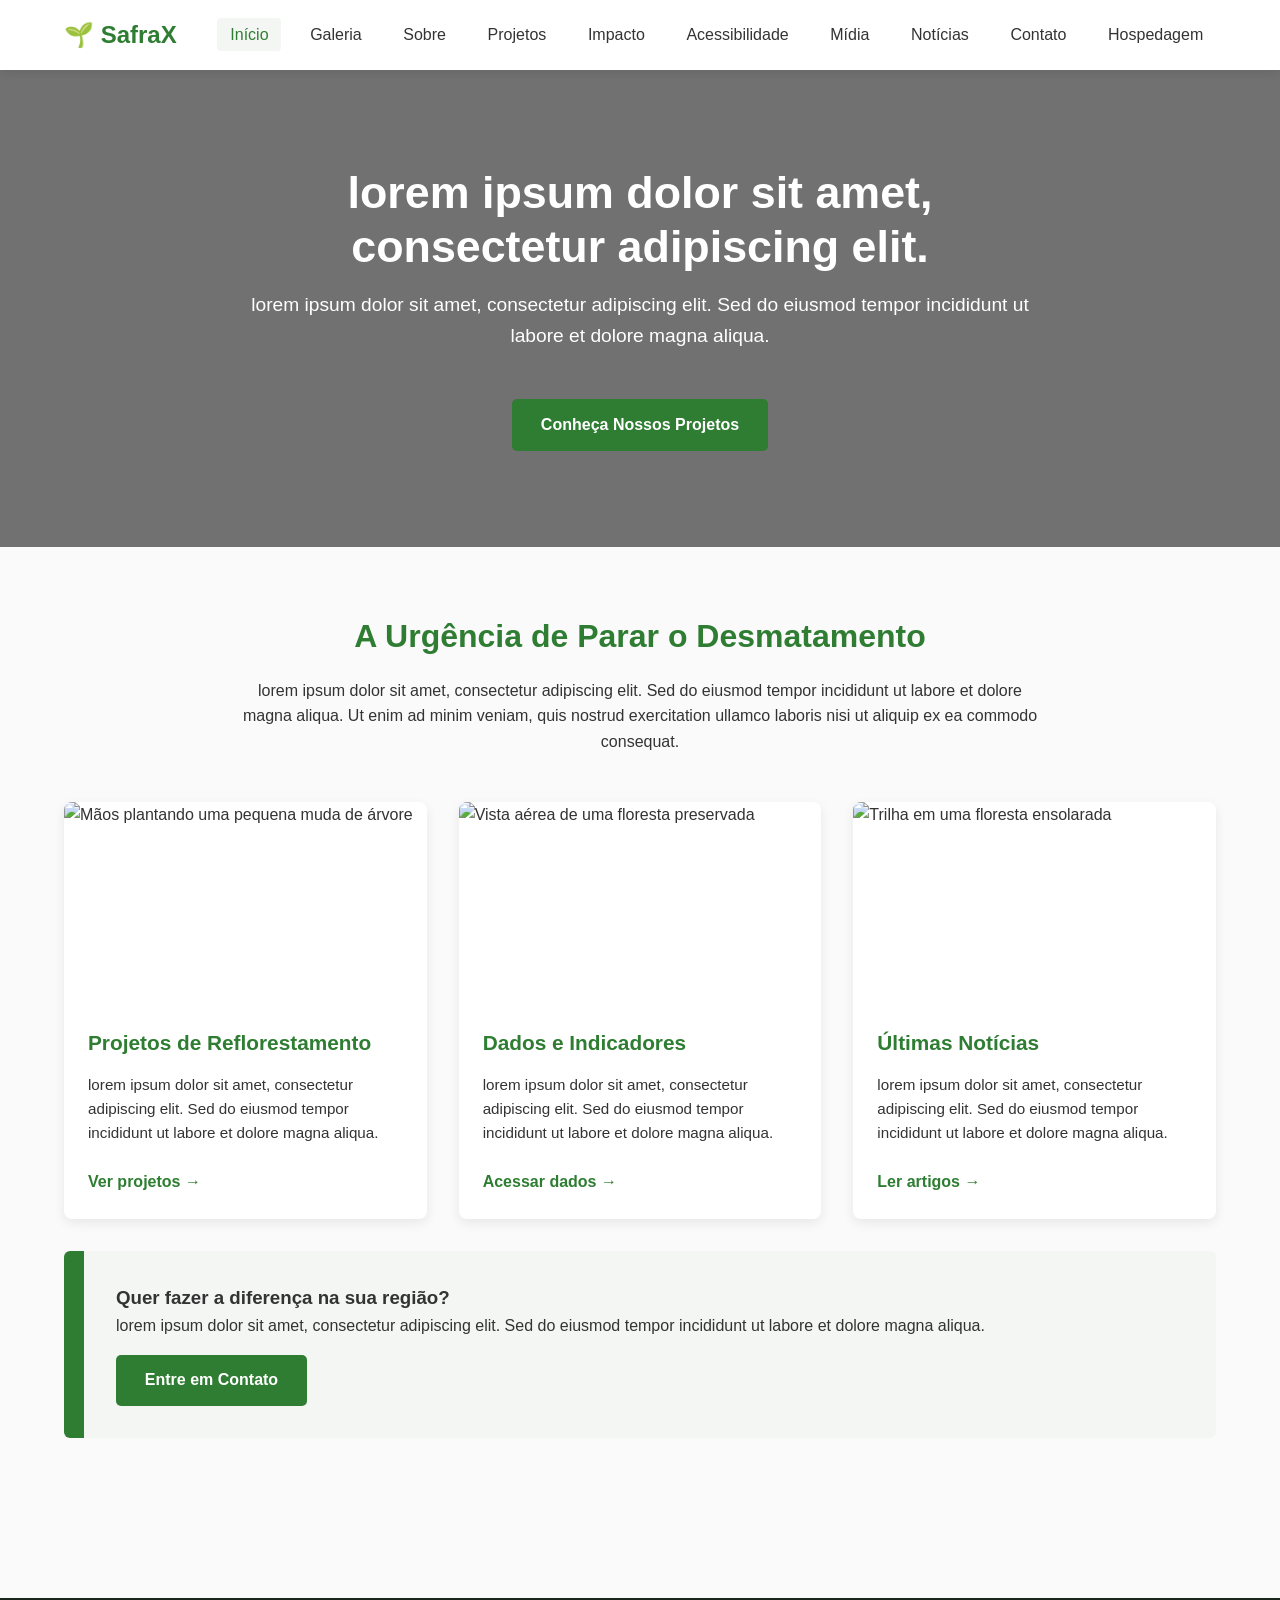
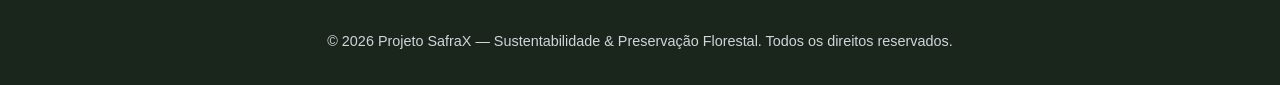
==== index.html @ d87ed5a0 "first commit" ====
<!DOCTYPE html>
<html lang="pt-BR">
<head>
    <meta charset="UTF-8">
    <meta name="viewport" content="width=device-width, initial-scale=1.0">
    <meta name="description" content="Projeto de sustentabilidade focado na conscientização e combate ao desmatamento.">
    <title>Sustentabilidade & Preservação — VerdeVivo</title>
    <link rel="stylesheet" href="./css/principal.css">
   <script src="./js/script.js"></script>
</head>
<body>

    <header>
        <nav class="navbar">
            <a href="index.html" class="logo">
                🌱 SafraX
            </a>
            
            <div class="hamburger" id="hamburger" aria-label="Abrir Menu">
                <span></span>
                <span></span>
                <span></span>
            </div>

            <ul class="nav-menu" id="nav-menu">
                <li><a href="index.html" class="nav-link active">Início</a></li>
                <li><a href="galeria.html" class="nav-link">Galeria</a></li>
                <li><a href="sobre.html" class="nav-link">Sobre</a></li>
                <li><a href="projetos.html" class="nav-link">Projetos</a></li>
                <li><a href="impacto.html" class="nav-link">Impacto</a></li>
                <li><a href="acessibilidade.html" class="nav-link">Acessibilidade</a></li>
                <li><a href="midia.html" class="nav-link">Mídia</a></li>
                <li><a href="noticias.html" class="nav-link">Notícias</a></li>
                <li><a href="contato.html" class="nav-link">Contato</a></li>
                <li><a href="orcamento_hospedagem.html" class="nav-link">Hospedagem</a></li>
            </ul>
        </nav>
    </header>

    <section class="hero">
        <div class="hero-content">
            <h1>lorem ipsum dolor sit amet, consectetur adipiscing elit.</h1>
            <p>lorem ipsum dolor sit amet, consectetur adipiscing elit. Sed do eiusmod tempor incididunt ut labore et dolore magna aliqua.</p>
            <a href="projetos.html" class="btn">Conheça Nossos Projetos</a>
        </div>
    </section>

    <main class="container">
        <section class="intro">
            <h2>A Urgência de Parar o Desmatamento</h2>
            <p>
                lorem ipsum dolor sit amet, consectetur adipiscing elit. Sed do eiusmod tempor incididunt ut labore et dolore magna aliqua. Ut enim ad minim veniam, quis nostrud exercitation ullamco laboris nisi ut aliquip ex ea commodo consequat.
            </p>
        </section>

        <section class="grid-cards">
            
            <div class="card">
                <img src="https://images.unsplash.com/photo-1542601906990-b4d3fb778b09?auto=format&fit=crop&w=600&q=80" alt="Mãos plantando uma pequena muda de árvore" class="card-img">
                <div class="card-body">
                    <h3 class="card-title">Projetos de Reflorestamento</h3>
                    <p class="card-text">lorem ipsum dolor sit amet, consectetur adipiscing elit. Sed do eiusmod tempor incididunt ut labore et dolore magna aliqua.</p>
                    <a href="projetos.html" class="card-link">Ver projetos &rarr;</a>
                </div>
            </div>

            <div class="card">
                <img src="https://images.unsplash.com/photo-1464822759023-fed622ff2c3b?auto=format&fit=crop&w=600&q=80" alt="Vista aérea de uma floresta preservada" class="card-img">
                <div class="card-body">
                    <h3 class="card-title">Dados e Indicadores</h3>
                    <p class="card-text">lorem ipsum dolor sit amet, consectetur adipiscing elit. Sed do eiusmod tempor incididunt ut labore et dolore magna aliqua.</p>
                    <a href="impacto.html" class="card-link">Acessar dados &rarr;</a>
                </div>
            </div>

            <div class="card">
                <img src="https://images.unsplash.com/photo-1500530855697-b586d89ba3ee?auto=format&fit=crop&w=600&q=80" alt="Trilha em uma floresta ensolarada" class="card-img">
                <div class="card-body">
                    <h3 class="card-title">Últimas Notícias</h3>
                    <p class="card-text">lorem ipsum dolor sit amet, consectetur adipiscing elit. Sed do eiusmod tempor incididunt ut labore et dolore magna aliqua.</p>
                    <a href="noticias.html" class="card-link">Ler artigos &rarr;</a>
                </div>
            </div>

        </section>

        <section class="info">
            <div class="info-text">
                <h3>Quer fazer a diferença na sua região?</h3>
                <p>lorem ipsum dolor sit amet, consectetur adipiscing elit. Sed do eiusmod tempor incididunt ut labore et dolore magna aliqua.</p>
                <a href="contato.html" class="btn">Entre em Contato</a>
            </div>
        </section>
    </main>

    <footer>
        <p>&copy; 2026 Projeto SafraX — Sustentabilidade & Preservação Florestal. Todos os direitos reservados.</p>
    </footer>

</body>
</html>
---- css/principal.css ----
@import url(header.css);
@import url(style.css);
@import url(main.css);
@import url(cards.css);
@import url(info.css);
@import url(footer.css);
@import url(responsibilidade.css);

* {
    margin: 0;
    padding: 0;
    box-sizing: border-box;
}

body {
    font-family: var(--font-main);
    color: var(--text-color);
    background-color: #fafafa;
    line-height: 1.6;
}

:root {
    --primary-color: #2e7d32;
    --primary-dark: #1b5e20;
    --secondary-color: #a5d6a7;
    --text-color: #333333;
    --light-bg: #f4f6f4;
    --white: #ffffff;
    --font-main: 'Segoe UI', Tahoma, Geneva, Verdana, sans-serif;
    --max-width: 1200px;
}
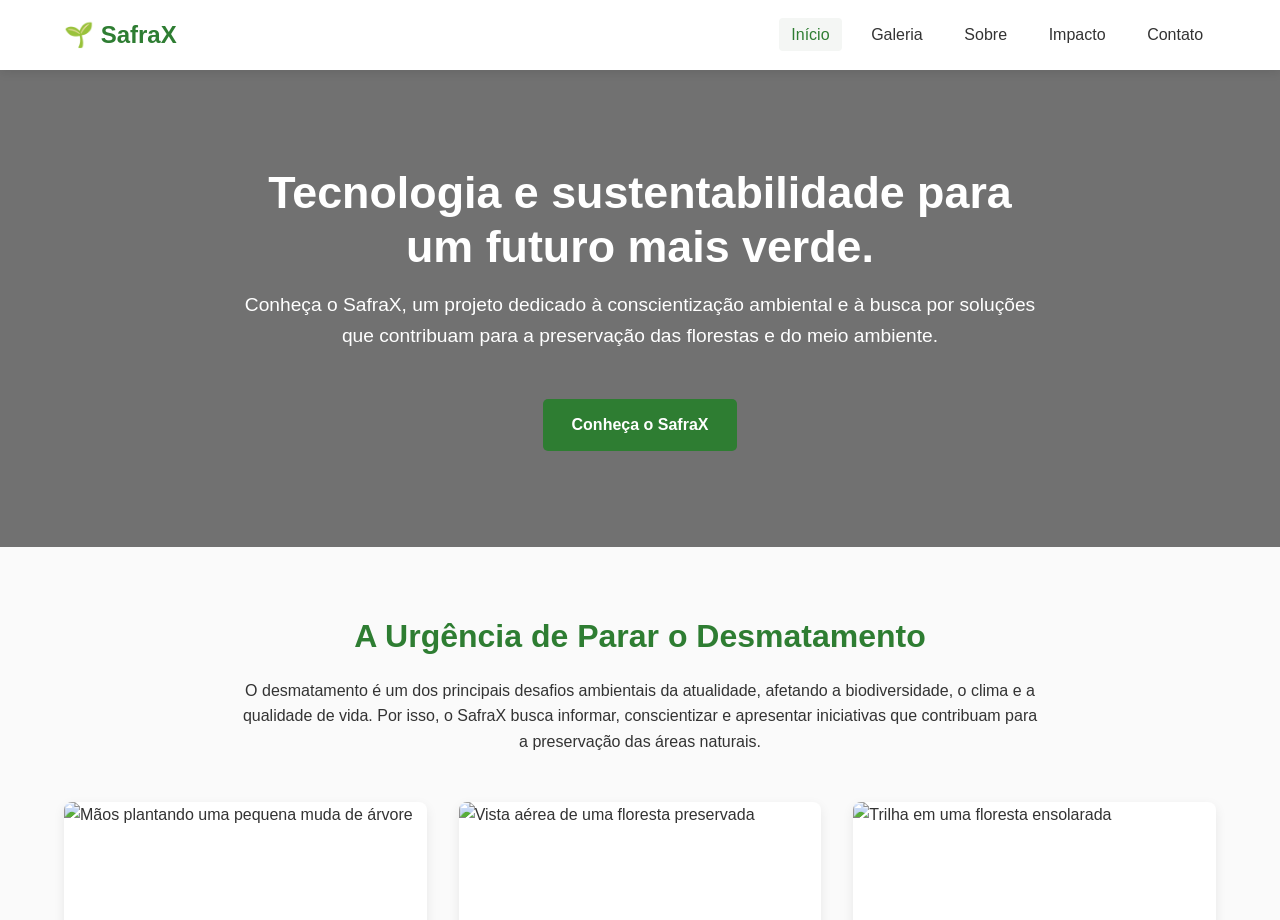
==== commit 5a1ba2fa: "add3+" ====
--- a/index.html
+++ b/index.html
@@ -3,99 +3,10 @@
 <head>
     <meta charset="UTF-8">
     <meta name="viewport" content="width=device-width, initial-scale=1.0">
-    <meta name="description" content="Projeto de sustentabilidade focado na conscientização e combate ao desmatamento.">
-    <title>Sustentabilidade & Preservação — VerdeVivo</title>
-    <link rel="stylesheet" href="./css/principal.css">
-   <script src="./js/script.js"></script>
+    <meta http-equiv="refresh" content="0; url=html/index.html">
+    <title>SafraX</title>
 </head>
 <body>
-
-    <header>
-        <nav class="navbar">
-            <a href="index.html" class="logo">
-                🌱 SafraX
-            </a>
-            
-            <div class="hamburger" id="hamburger" aria-label="Abrir Menu">
-                <span></span>
-                <span></span>
-                <span></span>
-            </div>
-
-            <ul class="nav-menu" id="nav-menu">
-                <li><a href="index.html" class="nav-link active">Início</a></li>
-                <li><a href="galeria.html" class="nav-link">Galeria</a></li>
-                <li><a href="sobre.html" class="nav-link">Sobre</a></li>
-                <li><a href="projetos.html" class="nav-link">Projetos</a></li>
-                <li><a href="impacto.html" class="nav-link">Impacto</a></li>
-                <li><a href="acessibilidade.html" class="nav-link">Acessibilidade</a></li>
-                <li><a href="midia.html" class="nav-link">Mídia</a></li>
-                <li><a href="noticias.html" class="nav-link">Notícias</a></li>
-                <li><a href="contato.html" class="nav-link">Contato</a></li>
-                <li><a href="orcamento_hospedagem.html" class="nav-link">Hospedagem</a></li>
-            </ul>
-        </nav>
-    </header>
-
-    <section class="hero">
-        <div class="hero-content">
-            <h1>lorem ipsum dolor sit amet, consectetur adipiscing elit.</h1>
-            <p>lorem ipsum dolor sit amet, consectetur adipiscing elit. Sed do eiusmod tempor incididunt ut labore et dolore magna aliqua.</p>
-            <a href="projetos.html" class="btn">Conheça Nossos Projetos</a>
-        </div>
-    </section>
-
-    <main class="container">
-        <section class="intro">
-            <h2>A Urgência de Parar o Desmatamento</h2>
-            <p>
-                lorem ipsum dolor sit amet, consectetur adipiscing elit. Sed do eiusmod tempor incididunt ut labore et dolore magna aliqua. Ut enim ad minim veniam, quis nostrud exercitation ullamco laboris nisi ut aliquip ex ea commodo consequat.
-            </p>
-        </section>
-
-        <section class="grid-cards">
-            
-            <div class="card">
-                <img src="https://images.unsplash.com/photo-1542601906990-b4d3fb778b09?auto=format&fit=crop&w=600&q=80" alt="Mãos plantando uma pequena muda de árvore" class="card-img">
-                <div class="card-body">
-                    <h3 class="card-title">Projetos de Reflorestamento</h3>
-                    <p class="card-text">lorem ipsum dolor sit amet, consectetur adipiscing elit. Sed do eiusmod tempor incididunt ut labore et dolore magna aliqua.</p>
-                    <a href="projetos.html" class="card-link">Ver projetos &rarr;</a>
-                </div>
-            </div>
-
-            <div class="card">
-                <img src="https://images.unsplash.com/photo-1464822759023-fed622ff2c3b?auto=format&fit=crop&w=600&q=80" alt="Vista aérea de uma floresta preservada" class="card-img">
-                <div class="card-body">
-                    <h3 class="card-title">Dados e Indicadores</h3>
-                    <p class="card-text">lorem ipsum dolor sit amet, consectetur adipiscing elit. Sed do eiusmod tempor incididunt ut labore et dolore magna aliqua.</p>
-                    <a href="impacto.html" class="card-link">Acessar dados &rarr;</a>
-                </div>
-            </div>
-
-            <div class="card">
-                <img src="https://images.unsplash.com/photo-1500530855697-b586d89ba3ee?auto=format&fit=crop&w=600&q=80" alt="Trilha em uma floresta ensolarada" class="card-img">
-                <div class="card-body">
-                    <h3 class="card-title">Últimas Notícias</h3>
-                    <p class="card-text">lorem ipsum dolor sit amet, consectetur adipiscing elit. Sed do eiusmod tempor incididunt ut labore et dolore magna aliqua.</p>
-                    <a href="noticias.html" class="card-link">Ler artigos &rarr;</a>
-                </div>
-            </div>
-
-        </section>
-
-        <section class="info">
-            <div class="info-text">
-                <h3>Quer fazer a diferença na sua região?</h3>
-                <p>lorem ipsum dolor sit amet, consectetur adipiscing elit. Sed do eiusmod tempor incididunt ut labore et dolore magna aliqua.</p>
-                <a href="contato.html" class="btn">Entre em Contato</a>
-            </div>
-        </section>
-    </main>
-
-    <footer>
-        <p>&copy; 2026 Projeto SafraX — Sustentabilidade & Preservação Florestal. Todos os direitos reservados.</p>
-    </footer>
-
+    <p>Redirecionando para o <a href="html/index.html">site SafraX</a>...</p>
 </body>
-</html>+</html>
